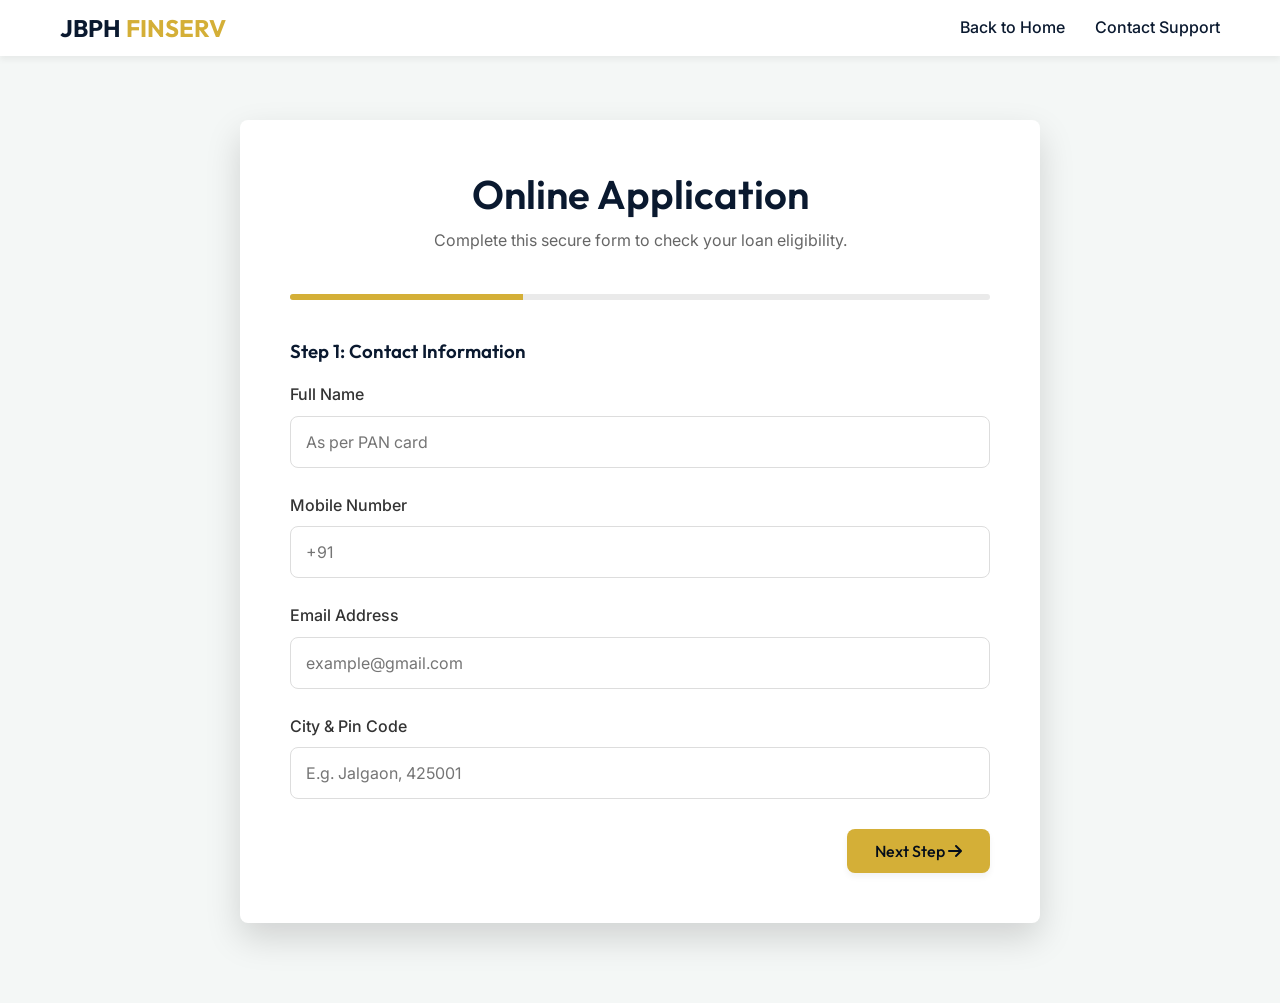
==== apply.html @ 9a4a7440 "Initial commit: complete JBPH Financial Services website" ====
<!DOCTYPE html>
<html lang="en">
<head>
  <meta charset="UTF-8">
  <meta name="viewport" content="width=device-width, initial-scale=1.0">
  <title>Apply For Loan | JBPH Financial Services</title>
  <link href="https://fonts.googleapis.com/css2?family=Inter:wght@400;500;600&family=Outfit:wght@500;600;700;800&display=swap" rel="stylesheet">
  <link rel="stylesheet" href="https://cdnjs.cloudflare.com/ajax/libs/font-awesome/6.4.0/css/all.min.css">
  <link rel="stylesheet" href="css/style.css">
  <style>
    body { background-color: var(--bg-light); }
    .apply-container {
      max-width: 800px;
      margin: 80px auto;
      background: var(--bg-white);
      padding: 50px;
      border-radius: var(--border-radius);
      box-shadow: var(--shadow-lg);
    }
    
    .apply-header {
      text-align: center;
      margin-bottom: 40px;
    }
    
    .apply-header h1 {
      color: var(--primary-navy);
      font-size: 2.5rem;
      margin-bottom: 10px;
    }
    
    .apply-header p {
      color: var(--text-light);
    }

    .form-step {
      display: none;
    }

    .form-step.active {
      display: block;
      animation: fadeIn 0.5s;
    }

    @keyframes fadeIn {
      from { opacity: 0; transform: translateY(10px); }
      to { opacity: 1; transform: translateY(0); }
    }

    .form-group {
      margin-bottom: 25px;
    }

    .form-group label {
      display: block;
      font-weight: 500;
      margin-bottom: 8px;
    }

    .form-group input, .form-group select {
      width: 100%;
      padding: 15px;
      border: 1px solid #ddd;
      border-radius: var(--border-radius);
      font-family: var(--font-body);
      font-size: 1rem;
      transition: var(--transition);
      outline: none;
    }

    .form-group input:focus, .form-group select:focus {
      border-color: var(--accent-gold);
    }

    .btn-group {
      display: flex;
      justify-content: space-between;
      margin-top: 30px;
    }

    .progress-bar {
      width: 100%;
      height: 6px;
      background: #EAEAEA;
      border-radius: 10px;
      margin-bottom: 40px;
      overflow: hidden;
    }

    .progress-fill {
      height: 100%;
      background: var(--accent-gold);
      width: 33.33%;
      transition: width 0.3s ease;
    }

    .success-msg {
      text-align: center;
      padding: 40px 0;
    }
    .success-msg i {
      font-size: 5rem;
      color: var(--accent-green);
      margin-bottom: 20px;
    }
  </style>
</head>
<body>

  <!-- Header minimal -->
  <header class="header">
    <div class="nav-container">
      <div class="logo-area">
        <a href="index.html" class="logo-text">JBPH <span style="color:var(--accent-gold);">FINSERV</span></a>
      </div>
      <nav>
        <ul class="nav-links">
          <li><a href="index.html">Back to Home</a></li>
          <li><a href="contact.html">Contact Support</a></li>
        </ul>
      </nav>
    </div>
  </header>

  <!-- Application Form -->
  <div class="container" style="padding-top: 40px;">
    <div class="apply-container">
      
      <div class="apply-header">
        <h1>Online Application</h1>
        <p>Complete this secure form to check your loan eligibility.</p>
      </div>

      <div class="progress-bar">
        <div class="progress-fill" id="progress"></div>
      </div>

      <!-- Step 1: Personal Details -->
      <div class="form-step active" id="step1">
        <h3 style="margin-bottom: 20px;">Step 1: Contact Information</h3>
        <div class="form-group">
          <label>Full Name</label>
          <input type="text" id="name" placeholder="As per PAN card" required>
        </div>
        <div class="form-group">
          <label>Mobile Number</label>
          <input type="tel" id="mobile" placeholder="+91" required>
        </div>
        <div class="form-group">
          <label>Email Address</label>
          <input type="email" id="email" placeholder="example@gmail.com" required>
        </div>
        <div class="form-group">
          <label>City & Pin Code</label>
          <input type="text" id="city" placeholder="E.g. Jalgaon, 425001" required>
        </div>
        <div class="btn-group" style="justify-content: flex-end;">
          <button type="button" class="btn btn-primary" onclick="nextStep(2)">Next Step <i class="fa-solid fa-arrow-right"></i></button>
        </div>
      </div>

      <!-- Step 2: Loan Requirements -->
      <div class="form-step" id="step2">
        <h3 style="margin-bottom: 20px;">Step 2: Loan Details</h3>
        <div class="form-group">
          <label>Required Loan Type</label>
          <select id="loan-type">
            <option value="Home Loan">Home Loan</option>
            <option value="Business Loan">Business Loan</option>
            <option value="Project Finance">Project Finance</option>
            <option value="LAP">Loan Against Property</option>
            <option value="Working Capital">Working Capital / OD</option>
            <option value="Other">Other</option>
          </select>
        </div>
        <div class="form-group">
          <label>Required Loan Amount (₹)</label>
          <input type="number" id="loan-amount" placeholder="e.g. 5000000" required>
        </div>
        <div class="form-group">
          <label>Employment Type</label>
          <select id="emp-type">
            <option value="Salaried">Salaried</option>
            <option value="Self Employed">Self Employed / Business Owner</option>
            <option value="Professional">Professional (Doctor, CA, etc)</option>
          </select>
        </div>
        <div class="btn-group">
          <button type="button" class="btn btn-outline" onclick="prevStep(1)">Back</button>
          <button type="button" class="btn btn-primary" onclick="nextStep(3)">Next Step <i class="fa-solid fa-arrow-right"></i></button>
        </div>
      </div>

      <!-- Step 3: Final Submission -->
      <div class="form-step" id="step3">
        <h3 style="margin-bottom: 20px;">Step 3: Verification</h3>
        <p style="color: var(--text-light); margin-bottom: 20px;">I authorize JBPH Financial Services Pvt. Ltd. and its representatives to contact me. I understand that this does not constitute a loan approval.</p>
        
        <div class="btn-group">
          <button type="button" class="btn btn-outline" onclick="prevStep(2)">Back</button>
          <button type="button" class="btn btn-primary" onclick="submitForm()">Submit Application</button>
        </div>
      </div>

      <!-- Success step -->
      <div class="form-step" id="step-success">
        <div class="success-msg">
          <i class="fa-solid fa-circle-check"></i>
          <h2>Application Received!</h2>
          <p style="margin: 20px 0; color: var(--text-light);">Thank you for choosing JBPH Financial Services. One of our senior representatives will contact you shortly to process your application.</p>
          <a href="index.html" class="btn btn-outline">Return to Home</a>
        </div>
      </div>

    </div>
  </div>

  <script src="js/main.js"></script>
  <script>
    function nextStep(step) {
      document.querySelectorAll('.form-step').forEach(el => el.classList.remove('active'));
      document.getElementById('step' + step).classList.add('active');
      
      const progress = document.getElementById('progress');
      if(step === 2) progress.style.width = '66.66%';
      if(step === 3) progress.style.width = '100%';
    }

    function prevStep(step) {
      document.querySelectorAll('.form-step').forEach(el => el.classList.remove('active'));
      document.getElementById('step' + step).classList.add('active');
      
      const progress = document.getElementById('progress');
      if(step === 1) progress.style.width = '33.33%';
      if(step === 2) progress.style.width = '66.66%';
    }

    function submitForm() {
      // Typically an AJAX request would go here
      document.querySelectorAll('.form-step').forEach(el => el.classList.remove('active'));
      document.getElementById('step-success').classList.add('active');
      document.querySelector('.progress-bar').style.display = 'none';
      document.querySelector('.apply-header').style.display = 'none';
    }
  </script>
</body>
</html>
---- css/style.css ----
/* 
  ==============================================
  JBPH FINANCIAL SERVICES - STYLESHEET
  ============================================== 
*/

:root {
  /* Color Palette - Premium Banking */
  --primary-navy: #0A192F;
  --primary-dark: #040D1A;
  --secondary-navy: #112240;
  --accent-gold: #D4AF37;
  --accent-gold-hover: #F3E5AB;
  --accent-green: #2E8B57;
  
  --text-main: #333333;
  --text-light: #666666;
  --text-white: #F8F9FA;
  
  --bg-light: #F4F7F6;
  --bg-white: #FFFFFF;
  
  /* Typography */
  --font-heading: 'Outfit', sans-serif;
  --font-body: 'Inter', sans-serif;
  
  /* Spacing & Layout */
  --section-padding: 80px 0;
  --container-width: 1200px;
  
  /* Effects */
  --shadow-sm: 0 4px 6px rgba(0, 0, 0, 0.05);
  --shadow-md: 0 10px 20px rgba(0, 0, 0, 0.08);
  --shadow-lg: 0 15px 35px rgba(0, 0, 0, 0.15);
  --border-radius: 8px;
  --transition: all 0.3s ease;
}

/* ================== RESET ================== */
*, *::before, *::after {
  box-sizing: border-box;
  margin: 0;
  padding: 0;
}

html {
  scroll-behavior: smooth;
  font-size: 16px;
}

body {
  font-family: var(--font-body);
  color: var(--text-main);
  background-color: var(--bg-white);
  line-height: 1.6;
  overflow-x: hidden;
}

h1, h2, h3, h4, h5, h6 {
  font-family: var(--font-heading);
  color: var(--primary-navy);
  font-weight: 600;
  line-height: 1.2;
}

a {
  text-decoration: none;
  color: inherit;
  transition: var(--transition);
}

ul {
  list-style: none;
}

img {
  max-width: 100%;
  height: auto;
  display: block;
}

/* ================== UTILITIES ================== */
.container {
  width: 100%;
  max-width: var(--container-width);
  margin: 0 auto;
  padding: 0 20px;
}

.section {
  padding: var(--section-padding);
}

.bg-light { background-color: var(--bg-light); }
.bg-navy { background-color: var(--primary-navy); color: var(--text-white); }
.bg-dark { background-color: var(--primary-dark); color: var(--text-white); }

.text-center { text-align: center; }

/* Section Headers */
.section-header {
  text-align: center;
  margin-bottom: 50px;
}

.section-header h2 {
  font-size: 2.5rem;
  margin-bottom: 15px;
  position: relative;
  display: inline-block;
}

.section-header p {
  color: var(--text-light);
  font-size: 1.1rem;
  max-width: 600px;
  margin: 0 auto;
}

.bg-navy .section-header h2 { color: var(--text-white); }
.bg-navy .section-header p { color: rgba(255,255,255,0.8); }

/* Buttons */
.btn {
  display: inline-block;
  padding: 12px 28px;
  border-radius: var(--border-radius);
  font-family: var(--font-heading);
  font-weight: 500;
  font-size: 1rem;
  cursor: pointer;
  border: none;
  transition: var(--transition);
  text-align: center;
}

.btn-primary {
  background-color: var(--accent-gold);
  color: var(--primary-dark);
  box-shadow: var(--shadow-sm);
}

.btn-primary:hover {
  background-color: var(--accent-gold-hover);
  transform: translateY(-2px);
  box-shadow: var(--shadow-md);
}

.btn-outline {
  background-color: transparent;
  border: 2px solid var(--accent-gold);
  color: var(--accent-gold);
}

.btn-outline:hover {
  background-color: var(--accent-gold);
  color: var(--primary-dark);
}

/* ================== NAVIGATION ================== */
.header {
  position: fixed;
  top: 0;
  left: 0;
  width: 100%;
  z-index: 1000;
  background-color: var(--bg-white);
  box-shadow: var(--shadow-sm);
  transition: var(--transition);
}

.nav-container {
  display: flex;
  justify-content: space-between;
  align-items: center;
  padding: 15px 20px;
  max-width: var(--container-width);
  margin: 0 auto;
}

.logo-area {
  display: flex;
  align-items: center;
  gap: 10px;
}

.logo-text {
  font-family: var(--font-heading);
  font-size: 1.5rem;
  font-weight: 700;
  color: var(--primary-navy);
  line-height: 1.1;
}

.logo-tagline {
  display: block;
  font-size: 0.75rem;
  color: var(--accent-gold);
  font-family: var(--font-body);
  letter-spacing: 0.5px;
}

.nav-links {
  display: flex;
  gap: 30px;
  align-items: center;
}

.nav-links li a {
  font-weight: 500;
  color: var(--primary-navy);
  font-size: 1rem;
}

.nav-links li a:hover,
.nav-links li a.active {
  color: var(--accent-gold);
}

.mobile-toggle {
  display: none;
  font-size: 1.5rem;
  color: var(--primary-navy);
  cursor: pointer;
}

/* ================== HERO SECTION ================== */
.hero {
  position: relative;
  min-height: 100vh;
  display: flex;
  align-items: center;
  padding-top: 80px; /* Offset for header */
  background-color: var(--primary-dark);
}

.hero-bg {
  position: absolute;
  top: 0;
  left: 0;
  width: 100%;
  height: 100%;
  object-fit: cover;
  opacity: 0.4;
  z-index: 0;
}

.hero-overlay {
  position: absolute;
  top: 0;
  left: 0;
  width: 100%;
  height: 100%;
  background: linear-gradient(90deg, var(--primary-dark) 0%, rgba(4,13,26,0.7) 50%, rgba(4,13,26,0.1) 100%);
  z-index: 1;
}

.hero-content {
  position: relative;
  z-index: 2;
  max-width: 650px;
  color: var(--text-white);
}

.hero-badge {
  display: inline-block;
  background: rgba(212, 175, 55, 0.15);
  color: var(--accent-gold);
  padding: 6px 12px;
  border-radius: 20px;
  font-size: 0.85rem;
  font-weight: 600;
  margin-bottom: 20px;
  border: 1px solid rgba(212, 175, 55, 0.3);
}

.hero h1 {
  font-size: 3.5rem;
  font-weight: 700;
  line-height: 1.1;
  margin-bottom: 20px;
  color: var(--text-white);
}

.hero h1 span {
  color: var(--accent-gold);
}

.hero p {
  font-size: 1.1rem;
  margin-bottom: 35px;
  opacity: 0.9;
  line-height: 1.8;
}

.hero-btns {
  display: flex;
  gap: 15px;
}

/* ================== ABOUT SUMMARY ================== */
.about-summary {
  background-color: var(--bg-white);
}

.about-grid {
  display: grid;
  grid-template-columns: 1fr 1fr;
  gap: 50px;
  align-items: center;
}

.about-img-box {
  position: relative;
  border-radius: var(--border-radius);
  overflow: hidden;
  box-shadow: var(--shadow-lg);
}

.about-img-box::before {
  content: '';
  position: absolute;
  top: 0;
  left: 0;
  width: 100%;
  height: 100%;
  border: 2px solid var(--accent-gold);
  border-radius: var(--border-radius);
  transform: translate(20px, 20px);
  z-index: -1;
}

.about-content h3 {
  font-size: 2rem;
  margin-bottom: 20px;
}

.about-content p {
  color: var(--text-light);
  margin-bottom: 20px;
}

.about-bullets {
  display: flex;
  flex-direction: column;
  gap: 12px;
  margin-bottom: 30px;
}

.about-bullets li {
  display: flex;
  align-items: center;
  gap: 10px;
  font-weight: 500;
}

.about-bullets i {
  color: var(--accent-gold);
}

/* ================== SERVICES GRID ================== */
.services {
  background-color: var(--bg-light);
}

.services-grid {
  display: grid;
  grid-template-columns: repeat(auto-fill, minmax(300px, 1fr));
  gap: 30px;
}

.service-card {
  background: var(--bg-white);
  padding: 35px 25px;
  border-radius: var(--border-radius);
  box-shadow: var(--shadow-sm);
  transition: var(--transition);
  text-align: center;
  position: relative;
  overflow: hidden;
  display: flex;
  flex-direction: column;
  height: 100%;
}

.service-card::after {
  content: '';
  position: absolute;
  bottom: 0;
  left: 0;
  width: 0;
  height: 3px;
  background-color: var(--accent-gold);
  transition: var(--transition);
}

.service-card:hover {
  transform: translateY(-5px);
  box-shadow: var(--shadow-lg);
}

.service-card:hover::after {
  width: 100%;
}

.service-icon {
  width: 60px;
  height: 60px;
  background: rgba(10, 25, 47, 0.05);
  border-radius: 50%;
  display: flex;
  align-items: center;
  justify-content: center;
  margin: 0 auto 20px;
  color: var(--primary-navy);
  font-size: 1.8rem;
  transition: var(--transition);
}

.service-card:hover .service-icon {
  background: var(--primary-navy);
  color: var(--accent-gold);
}

.service-card h3 {
  font-size: 1.25rem;
  margin-bottom: 15px;
}

.service-card p {
  color: var(--text-light);
  font-size: 0.95rem;
  margin-bottom: 20px;
  flex-grow: 1;
}

.service-link {
  color: var(--primary-navy);
  font-weight: 600;
  font-size: 0.9rem;
  display: inline-flex;
  align-items: center;
  gap: 5px;
}

.service-link i {
  font-size: 0.8rem;
  transition: var(--transition);
}

.service-card:hover .service-link {
  color: var(--accent-gold);
}

.service-card:hover .service-link i {
  transform: translateX(5px);
}

/* ================== WHY CHOOSE US ================== */
.why-choose-us {
  padding: var(--section-padding);
}

.features-grid {
  display: grid;
  grid-template-columns: repeat(3, 1fr);
  gap: 40px;
  margin-top: 40px;
}

.feature-item {
  display: flex;
  gap: 20px;
}

.feature-icon {
  flex-shrink: 0;
  width: 50px;
  height: 50px;
  background-color: var(--accent-gold);
  color: var(--primary-navy);
  border-radius: 12px;
  display: flex;
  align-items: center;
  justify-content: center;
  font-size: 1.5rem;
}

.feature-content h4 {
  font-size: 1.1rem;
  margin-bottom: 8px;
}

.feature-content p {
  color: var(--text-light);
  font-size: 0.9rem;
}

/* ================== COUNTER SECTION ================== */
.counters {
  background-image: linear-gradient(rgba(10, 25, 47, 0.9), rgba(10, 25, 47, 0.9)), url('https://images.unsplash.com/photo-1554224155-8d04cb21cd6c?ixlib=rb-4.0.3&auto=format&fit=crop&w=1920&q=80');
  background-size: cover;
  background-attachment: fixed;
  background-position: center;
  padding: 80px 0;
  color: var(--text-white);
}

.counter-grid {
  display: grid;
  grid-template-columns: repeat(4, 1fr);
  gap: 30px;
  text-align: center;
}

.counter-item i {
  font-size: 2.5rem;
  color: var(--accent-gold);
  margin-bottom: 15px;
}

.counter-num {
  font-family: var(--font-heading);
  font-size: 3rem;
  font-weight: 700;
  line-height: 1;
  margin-bottom: 10px;
}

.counter-label {
  font-size: 1.1rem;
  font-weight: 500;
  color: rgba(255,255,255,0.8);
}

/* ================== LEADERSHIP ================== */
.leadership-grid {
  display: grid;
  grid-template-columns: repeat(4, 1fr);
  gap: 30px;
}

.leader-card {
  text-align: center;
}

.leader-img {
  width: 100%;
  aspect-ratio: 3/4;
  object-fit: cover;
  border-radius: var(--border-radius);
  margin-bottom: 20px;
  box-shadow: var(--shadow-sm);
}

.leader-card h4 {
  font-size: 1.2rem;
  margin-bottom: 5px;
}

.leader-card p {
  color: var(--accent-gold);
  font-size: 0.9rem;
  font-weight: 500;
  margin-bottom: 10px;
}

.leader-exp {
  font-size: 0.85rem;
  color: var(--text-light);
}

/* ================== CTA SECTION ================== */
.cta-banner {
  background-color: var(--primary-navy);
  padding: 60px 0;
  border-radius: var(--border-radius);
  margin-top: 40px;
  text-align: center;
  color: var(--text-white);
  box-shadow: var(--shadow-md);
  position: relative;
  overflow: hidden;
}

.cta-banner::before {
  content: '';
  position: absolute;
  top: -50%;
  right: -10%;
  width: 300px;
  height: 300px;
  background: radial-gradient(circle, rgba(212,175,55,0.1) 0%, rgba(212,175,55,0) 70%);
  border-radius: 50%;
}

.cta-banner h2 {
  color: var(--text-white);
  margin-bottom: 15px;
}

.cta-banner p {
  margin-bottom: 30px;
  color: rgba(255,255,255,0.8);
}

/* ================== FOOTER ================== */
.footer {
  background-color: var(--primary-dark);
  color: var(--text-white);
  padding: 70px 0 20px;
}

.footer-grid {
  display: grid;
  grid-template-columns: 2fr 1fr 1fr 1.5fr;
  gap: 40px;
  margin-bottom: 50px;
}

.footer-col h4 {
  color: var(--text-white);
  font-size: 1.2rem;
  margin-bottom: 25px;
  position: relative;
  padding-bottom: 10px;
}

.footer-col h4::after {
  content: '';
  position: absolute;
  left: 0;
  bottom: 0;
  width: 40px;
  height: 2px;
  background-color: var(--accent-gold);
}

.footer-text {
  color: rgba(255,255,255,0.7);
  font-size: 0.95rem;
  margin-bottom: 20px;
}

.footer-links li {
  margin-bottom: 12px;
}

.footer-links a {
  color: rgba(255,255,255,0.7);
  font-size: 0.95rem;
}

.footer-links a:hover {
  color: var(--accent-gold);
  padding-left: 5px;
}

.footer-contact li {
  display: flex;
  gap: 15px;
  margin-bottom: 15px;
  color: rgba(255,255,255,0.7);
  font-size: 0.95rem;
}

.footer-contact i {
  color: var(--accent-gold);
  font-size: 1.1rem;
  margin-top: 3px;
}

.footer-bottom {
  text-align: center;
  padding-top: 20px;
  border-top: 1px solid rgba(255,255,255,0.1);
  color: rgba(255,255,255,0.5);
  font-size: 0.85rem;
}

/* ================== FLOATING ELEMENTS ================== */
.float-whatsapp {
  position: fixed;
  width: 60px;
  height: 60px;
  bottom: 30px;
  right: 30px;
  background-color: #25d366;
  color: #FFF;
  border-radius: 50px;
  text-align: center;
  font-size: 35px;
  box-shadow: 2px 2px 10px rgba(0,0,0,0.15);
  z-index: 100;
  display: flex;
  align-items: center;
  justify-content: center;
  transition: transform 0.3s;
}

.float-whatsapp:hover {
  transform: scale(1.1);
  color: #FFF;
}

/* ================== ANIMATIONS ================== */
.reveal {
  opacity: 0;
  transform: translateY(30px);
  transition: all 0.8s ease;
}

.reveal.active {
  opacity: 1;
  transform: translateY(0);
}

/* ================== RESPONSIVE ================== */
@media (max-width: 992px) {
  .about-grid,
  .features-grid {
    grid-template-columns: 1fr;
  }
  
  .leadership-grid {
    grid-template-columns: repeat(2, 1fr);
  }
  
  .counter-grid {
    grid-template-columns: repeat(2, 1fr);
    gap: 40px;
  }
  
  .footer-grid {
    grid-template-columns: repeat(2, 1fr);
  }
  
  .hero h1 {
    font-size: 2.8rem;
  }
}

@media (max-width: 768px) {
  .nav-links {
    display: none; /* Add JS toggle for mobile */
  }
  
  .mobile-toggle {
    display: block;
  }
  
  .hero h1 {
    font-size: 2.2rem;
  }
  
  .leadership-grid,
  .counter-grid,
  .footer-grid {
    grid-template-columns: 1fr;
  }
  
  .hero-btns {
    flex-direction: column;
  }
}
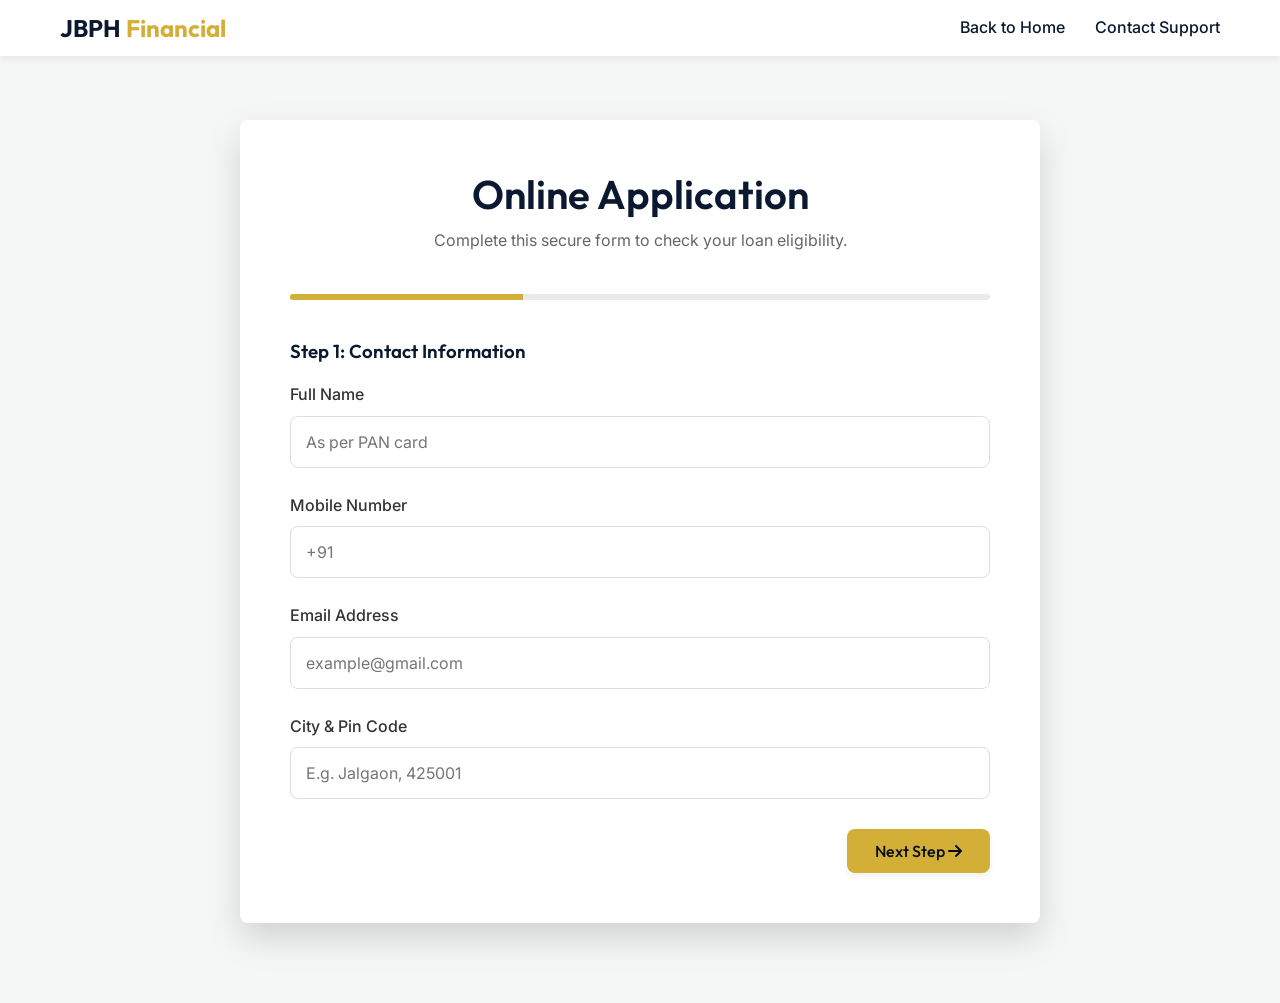
==== commit b8ee97bb: "Update forms to send emails to jbph.finance23@gmail.com via FormSubmit" ====
--- a/apply.html
+++ b/apply.html
@@ -111,7 +111,7 @@
   <header class="header">
     <div class="nav-container">
       <div class="logo-area">
-        <a href="index.html" class="logo-text">JBPH <span style="color:var(--accent-gold);">FINSERV</span></a>
+        <a href="index.html" class="logo-text">JBPH <span style="color:var(--accent-gold);">Financial</span></a>
       </div>
       <nav>
         <ul class="nav-links">
@@ -236,11 +236,47 @@
     }
 
     function submitForm() {
-      // Typically an AJAX request would go here
-      document.querySelectorAll('.form-step').forEach(el => el.classList.remove('active'));
-      document.getElementById('step-success').classList.add('active');
-      document.querySelector('.progress-bar').style.display = 'none';
-      document.querySelector('.apply-header').style.display = 'none';
+      // Gather form data
+      const name = document.getElementById('name').value || 'Not provided';
+      const mobile = document.getElementById('mobile').value || 'Not provided';
+      const email = document.getElementById('email').value || 'Not provided';
+      const city = document.getElementById('city').value || 'Not provided';
+      const loanType = document.getElementById('loan-type').value || 'Not provided';
+      const loanAmount = document.getElementById('loan-amount').value || 'Not provided';
+      const empType = document.getElementById('emp-type').value || 'Not provided';
+
+      const formData = {
+        "Full Name": name,
+        "Mobile Number": mobile,
+        "Email": email,
+        "City": city,
+        "Loan Type Required": loanType,
+        "Loan Amount": "₹" + loanAmount,
+        "Employment Type": empType,
+        _subject: "New Loan Application from JBPH Website",
+        _template: "table"
+      };
+
+      // Send to FormSubmit via AJAX
+      fetch("https://formsubmit.co/ajax/jbph.finance23@gmail.com", {
+        method: "POST",
+        headers: { 
+            'Content-Type': 'application/json',
+            'Accept': 'application/json'
+        },
+        body: JSON.stringify(formData)
+      })
+      .then(response => response.json())
+      .then(data => {
+        // Show success screen
+        document.querySelectorAll('.form-step').forEach(el => el.classList.remove('active'));
+        document.getElementById('step-success').classList.add('active');
+        document.querySelector('.progress-bar').style.display = 'none';
+        document.querySelector('.apply-header').style.display = 'none';
+      })
+      .catch(error => {
+        alert("There was an error submitting the form. Please try again.");
+      });
     }
   </script>
 </body>
